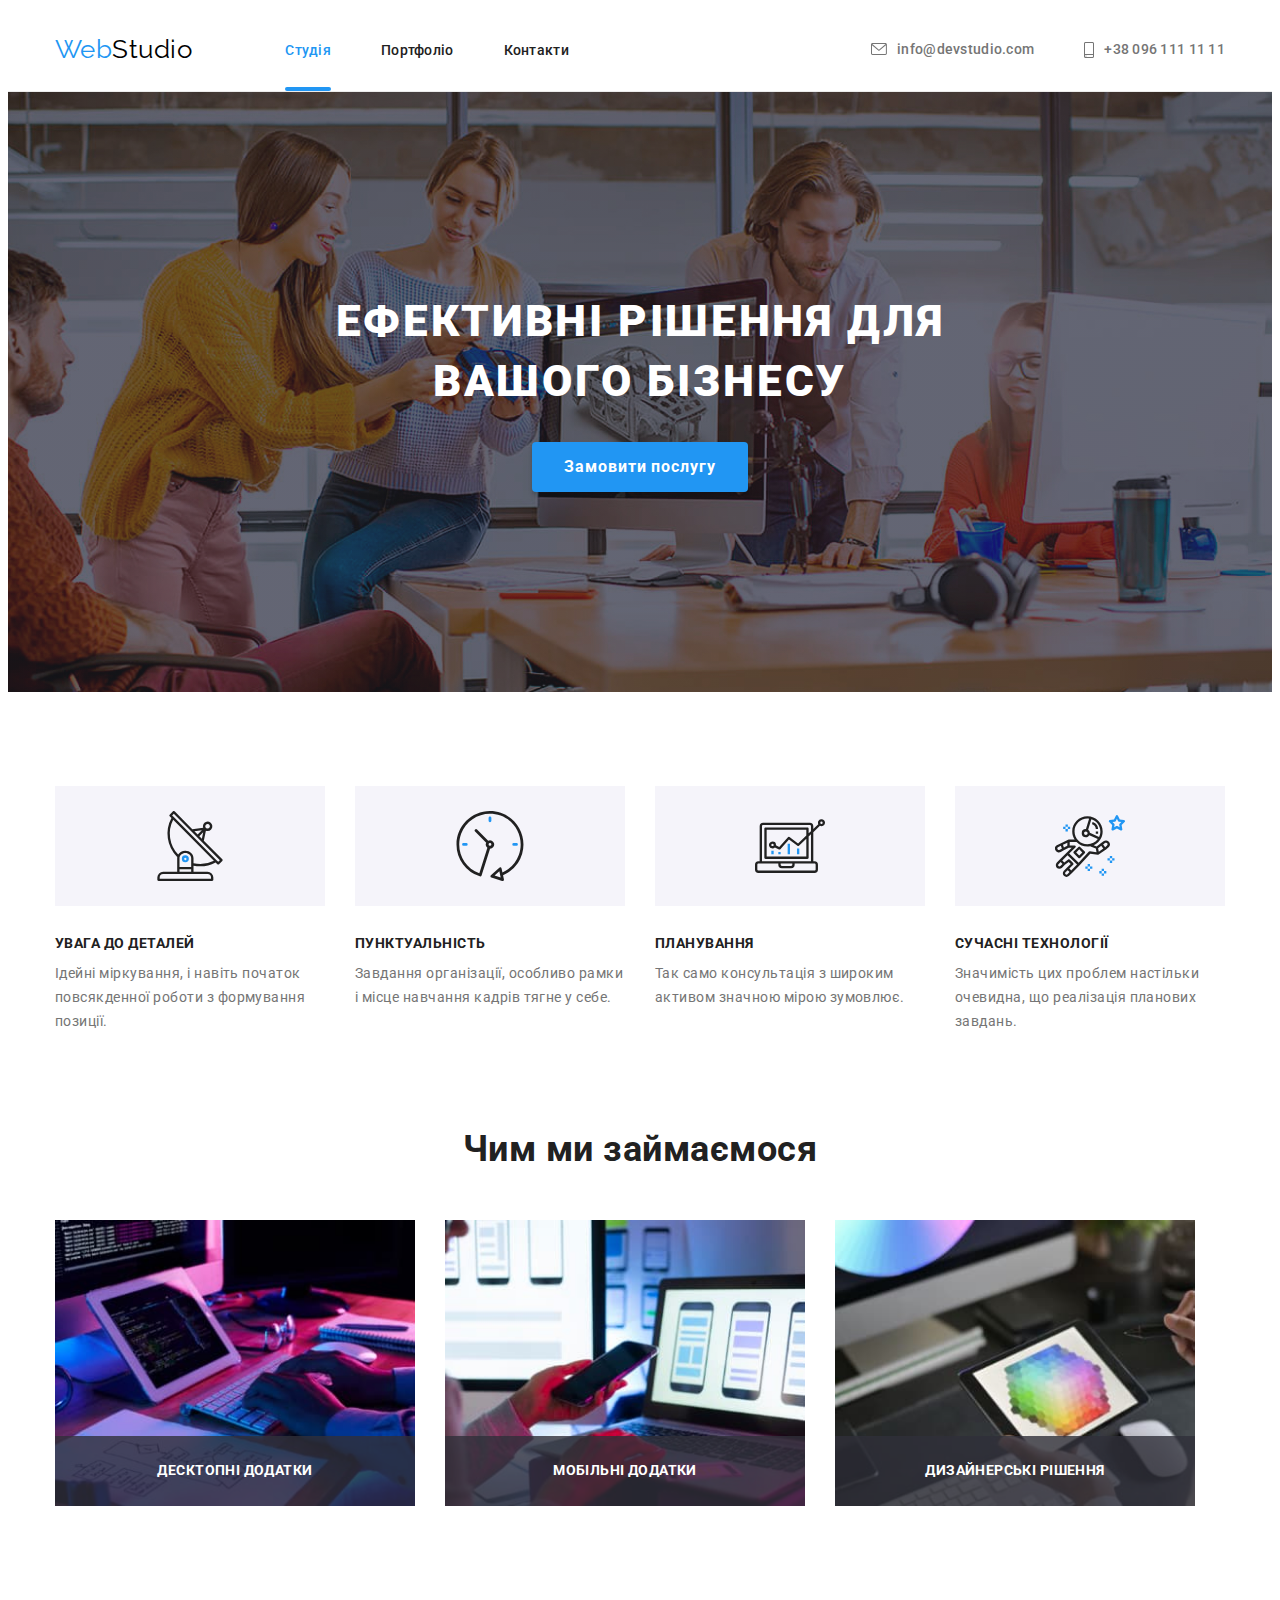
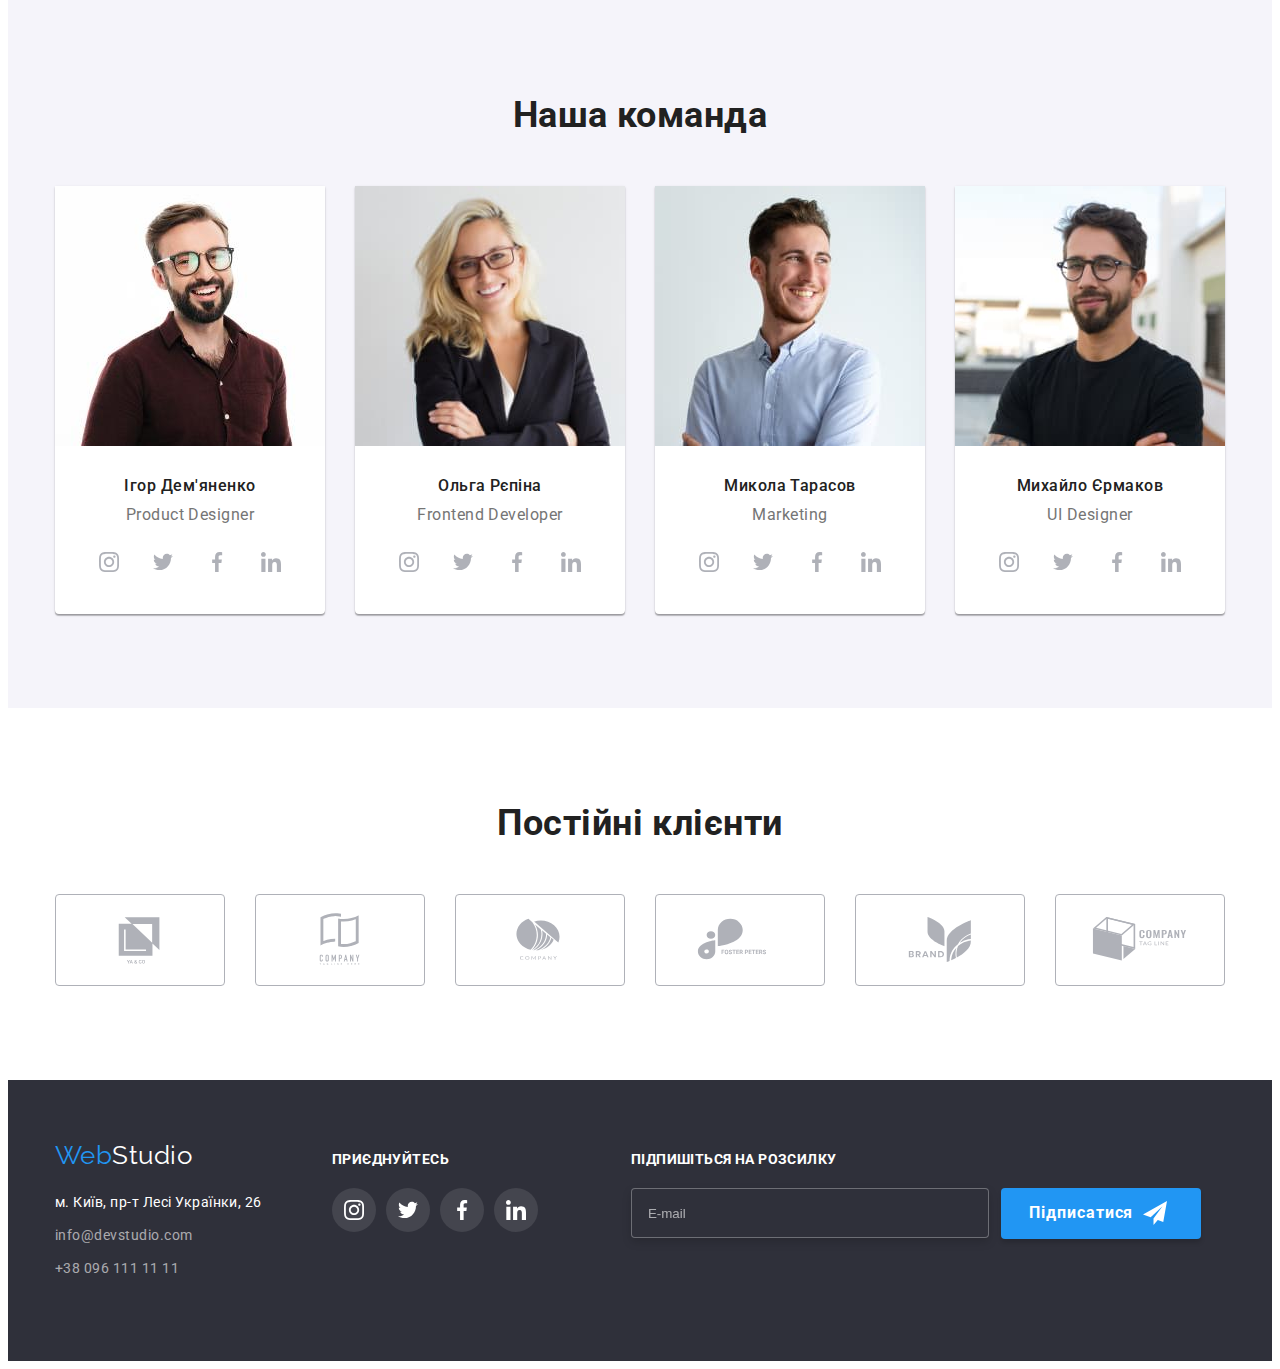
==== index.html @ 501cd922 "new" ====
<!DOCTYPE html>
<html lang="en">
  <head>
    <meta charset="UTF-8" />
    <meta http-equiv="X-UA-Compatible" content="IE=edge" />
    <meta name="viewport" content="width=device-width, initial-scale=1.0" />
    <title>WebStudio</title>
    <link rel="preconnect" href="https://fonts.googleapis.com" />
    <link rel="preconnect" href="https://fonts.gstatic.com" crossorigin />
    <link
      href="https://fonts.googleapis.com/css2?family=Raleway:wght@700&family=Roboto:wght@400;500;700;900&display=swap"
      rel="stylesheet"
    />
    <link
      rel="stylesheet"
      href="https://cdnjs.cloudflare.com/ajax/libs/modern-normalize/1.1.0/modern-normalize.min.css"
      integrity="sha512-wpPYUAdjBVSE4KJnH1VR1HeZfpl1ub8YT/NKx4PuQ5NmX2tKuGu6U/JRp5y+Y8XG2tV+wKQpNHVUX03MfMFn9Q=="
      crossorigin="anonymous"
      referrerpolicy="no-referrer"
    />
    <link rel="stylesheet" href="./css/styles.css" />
  </head>

  <body>
    <!-- Капелюх -->
    <header class="header">
      <div class="header__conteiner container">
        <a href="index.html" class="header__logo"
          ><span class="header__logo-accent">Web</span>Studio</a
        >
        <nav class="navigation">
          <ul class="navigation__list list">
            <li class="navigation__item">
              <a
                href="index.html"
                class="navigation__link navigation__link--current"
                >Студія</a
              >
            </li>
            <li class="navigation__item">
              <a href="./portfolio.html" class="navigation__link">Портфоліо</a>
            </li>
            <li class="navigation__item">
              <a href="" class="navigation__link">Контакти</a>
            </li>
          </ul>
        </nav>
        <ul class="contact__list list">
          <li class="contact__item">
            <a href="adress__link:info@devstudio.com" class="contact__link">
              <svg class="contact-icon" width="16" height="12">
                <use href="./images/icon/icons.svg#icon-envelope"></use>
              </svg>
              info@devstudio.com</a
            >
          </li>
          <li class="contact__item">
            <a href="adress__link:+380961111111" class="contact__link">
              <svg class="contact-icon" width="10" height="16">
                <use href="./images/icon/icons.svg#icon-smartphone"></use>
              </svg>
              +38 096 111 11 11</a
            >
          </li>
        </ul>
      </div>
    </header>
    <main>
      <!-- Герой -->
      <section class="hero section">
        <div class="container">
          <h1 class="hero__title">Ефективні рішення для вашого бізнесу</h1>
          <button type="button" class="button" data-modal-open>
            Замовити послугу
          </button>
        </div>
      </section>
      <!-- Переваги -->
      <section class="benefits section">
        <div class="container">
          <h2 class="benefits__caption visually-hidden"></h2>
          <ul class="benefits__list list">
            <li class="benefits__item">
              <h3 class="benefits__title">УВАГА ДО ДЕТАЛЕЙ</h3>
              <p class="benefits__text">
                Ідейні міркування, і навіть початок повсякденної роботи з
                формування позиції.
              </p>
            </li>
            <li class="benefits__item">
              <h3 class="benefits__title">ПУНКТУАЛЬНІСТЬ</h3>
              <p class="benefits__text">
                Завдання організації, особливо рамки і місце навчання кадрів
                тягне у себе.
              </p>
            </li>
            <li class="benefits__item">
              <h3 class="benefits__title">ПЛАНУВАННЯ</h3>
              <p class="benefits__text">
                Так само консультація з широким активом значною мірою зумовлює.
              </p>
            </li>
            <li class="benefits__item">
              <h3 class="benefits__title">СУЧАСНІ ТЕХНОЛОГІЇ</h3>
              <p class="benefits__text">
                Значимість цих проблем настільки очевидна, що реалізація
                планових завдань.
              </p>
            </li>
          </ul>
        </div>
      </section>
      <!-- Чим ми займаємося -->
      <section class="work no-padding">
        <div class="container">
          <h2 class="work__title">Чим ми займаємося</h2>
          <ul class="work__list list">
            <li class="work__item">
              <img src="./images/working/img.jpg" alt="Кодимо" width="370" />
              <div class="work__list--overlay">
                <p class="work__caption">Десктопні додатки</p>
              </div>
            </li>
            <li class="work__item">
              <img
                src="./images/working/img1.jpg"
                alt="Кодимо багато"
                width="370"
              />
              <div class="work__list--overlay">
                <p class="work__caption">Мобільні додатки</p>
              </div>
            </li>
            <li class="work__item">
              <img
                src="./images/working/img2.jpg"
                alt="Кодимо гарно"
                width="370"
              />
              <div class="work__list--overlay">
                <p class="work__caption">Дизайнерські рішення</p>
              </div>
            </li>
          </ul>
        </div>
      </section>
      <!-- Наша команда -->
      <section class="team section">
        <div class="container">
          <h2 class="team__title">Наша команда</h2>
          <ul class="team__list list">
            <li class="team__item">
              <img
                src="./images/team/img.jpg"
                alt="Product Designer"
                class="team__image"
                width="270"
              />
              <h3 class="team__name">Ігор Дем'яненко</h3>
              <p class="team__work">Product Designer</p>
              <ul class="social__list list">
                <li class="social__item">
                  <a
                    href=""
                    target="_blank"
                    rel="noreferrer noopener"
                    class="social__link"
                  >
                    <svg class="social__icon" width="20" height="20">
                      <use href="./images/icon/icons.svg#icon-instagram"></use>
                    </svg>
                  </a>
                </li>
                <li class="social__item">
                  <a
                    href=""
                    target="_blank"
                    rel="noreferrer noopener"
                    class="social__link"
                  >
                    <svg class="social__icon" width="20" height="20">
                      <use href="./images/icon/icons.svg#icon-twitter"></use>
                    </svg>
                  </a>
                </li>
                <li class="social__item">
                  <a
                    href=""
                    target="_blank"
                    rel="noreferrer noopener"
                    class="social__link"
                  >
                    <svg class="social__icon" width="20" height="20">
                      <use href="./images/icon/icons.svg#icon-facebook"></use>
                    </svg>
                  </a>
                </li>
                <li class="social__item">
                  <a
                    href=""
                    target="_blank"
                    rel="noreferrer noopener"
                    class="social__link"
                  >
                    <svg class="social__icon" width="20" height="20">
                      <use href="./images/icon/icons.svg#icon-linkedin"></use>
                    </svg>
                  </a>
                </li>
              </ul>
            </li>
            <li class="team__item">
              <div>
                <img
                  src="./images/team/img1.jpg"
                  alt="Frontend Developer"
                  class="team__image"
                  width="270"
                />
                <h3 class="team__name">Ольга Рєпіна</h3>
                <p class="team__work">Frontend Developer</p>
                <ul class="social__list list">
                  <li class="social__item">
                    <a
                      href=""
                      target="_blank"
                      rel="noreferrer noopener"
                      class="social__link"
                    >
                      <svg class="social__icon" width="20" height="20">
                        <use
                          href="./images/icon/icons.svg#icon-instagram"
                        ></use>
                      </svg>
                    </a>
                  </li>
                  <li class="social__item">
                    <a
                      href=""
                      target="_blank"
                      rel="noreferrer noopener"
                      class="social__link"
                    >
                      <svg class="social__icon" width="20" height="20">
                        <use href="./images/icon/icons.svg#icon-twitter"></use>
                      </svg>
                    </a>
                  </li>
                  <li class="social__item">
                    <a
                      href=""
                      target="_blank"
                      rel="noreferrer noopener"
                      class="social__link"
                    >
                      <svg class="social__icon" width="20" height="20">
                        <use href="./images/icon/icons.svg#icon-facebook"></use>
                      </svg>
                    </a>
                  </li>
                  <li class="social__item">
                    <a
                      href=""
                      target="_blank"
                      rel="noreferrer noopener"
                      class="social__link"
                    >
                      <svg class="social__icon" width="20" height="20">
                        <use href="./images/icon/icons.svg#icon-linkedin"></use>
                      </svg>
                    </a>
                  </li>
                </ul>
              </div>
            </li>
            <li class="team__item">
              <img
                src="./images/team/img2.jpg"
                alt="Marketing"
                class="team__image"
                width="270"
              />
              <h3 class="team__name">Микола Тарасов</h3>
              <p class="team__work">Marketing</p>
              <ul class="social__list list">
                <li class="social__item">
                  <a
                    href=""
                    target="_blank"
                    rel="noreferrer noopener"
                    class="social__link"
                  >
                    <svg class="social__icon" width="20" height="20">
                      <use href="./images/icon/icons.svg#icon-instagram"></use>
                    </svg>
                  </a>
                </li>
                <li class="social__item">
                  <a
                    href=""
                    target="_blank"
                    rel="noreferrer noopener"
                    class="social__link"
                  >
                    <svg class="social__icon" width="20" height="20">
                      <use href="./images/icon/icons.svg#icon-twitter"></use>
                    </svg>
                  </a>
                </li>
                <li class="social__item">
                  <a
                    href=""
                    target="_blank"
                    rel="noreferrer noopener"
                    class="social__link"
                  >
                    <svg class="social__icon" width="20" height="20">
                      <use href="./images/icon/icons.svg#icon-facebook"></use>
                    </svg>
                  </a>
                </li>
                <li class="social__item">
                  <a
                    href=""
                    target="_blank"
                    rel="noreferrer noopener"
                    class="social__link"
                  >
                    <svg class="social__icon" width="20" height="20">
                      <use href="./images/icon/icons.svg#icon-linkedin"></use>
                    </svg>
                  </a>
                </li>
              </ul>
            </li>
            <li class="team__item">
              <img
                src="./images/team/img3.jpg"
                alt="UI Designer"
                class="team__image"
                width="270"
              />
              <h3 class="team__name">Михайло Єрмаков</h3>
              <p class="team__work">UI Designer</p>
              <ul class="social__list list">
                <li class="social__item">
                  <a
                    href=""
                    target="_blank"
                    rel="noreferrer noopener"
                    class="social__link"
                  >
                    <svg class="social__icon" width="20" height="20">
                      <use href="./images/icon/icons.svg#icon-instagram"></use>
                    </svg>
                  </a>
                </li>
                <li class="social__item">
                  <a
                    href=""
                    target="_blank"
                    rel="noreferrer noopener"
                    class="social__link"
                  >
                    <svg class="social__icon" width="20" height="20">
                      <use href="./images/icon/icons.svg#icon-twitter"></use>
                    </svg>
                  </a>
                </li>
                <li class="social__item">
                  <a
                    href=""
                    target="_blank"
                    rel="noreferrer noopener"
                    class="social__link"
                  >
                    <svg class="social__icon" width="20" height="20">
                      <use href="./images/icon/icons.svg#icon-facebook"></use>
                    </svg>
                  </a>
                </li>
                <li class="social__item">
                  <a
                    href=""
                    target="_blank"
                    rel="noreferrer noopener"
                    class="social__link"
                  >
                    <svg class="social__icon" width="20" height="20">
                      <use href="./images/icon/icons.svg#icon-linkedin"></use>
                    </svg>
                  </a>
                </li>
              </ul>
            </li>
          </ul>
        </div>
      </section>

      <!-- Клієнти -->

      <section class="clients section">
        <div class="container">
          <h2 class="clients__title">Постійні клієнти</h2>
          <ul class="clients__list list">
            <li class="clients__item">
              <a
                href=""
                target="_blank"
                rel="noreferrer noopener"
                class="clients__link link"
              >
                <svg class="clients__icon" width="106" height="60">
                  <use href="./images/icon/icons.svg#icon-logo"></use>
                </svg>
              </a>
            </li>
            <li class="clients__item">
              <a
                href=""
                target="_blank"
                rel="noreferrer noopener"
                class="clients__link link"
              >
                <svg class="clients__icon" width="106" height="60">
                  <use href="./images/icon/icons.svg#icon-logo1"></use>
                </svg>
              </a>
            </li>
            <li class="clients__item">
              <a
                href=""
                target="_blank"
                rel="noreferrer noopener"
                class="clients__link link"
              >
                <svg class="clients__icon" width="106" height="60">
                  <use href="./images/icon/icons.svg#icon-logo2"></use>
                </svg>
              </a>
            </li>
            <li class="clients__item">
              <a
                href=""
                target="_blank"
                rel="noreferrer noopener"
                class="clients__link link"
              >
                <svg class="clients__icon" width="106" height="60">
                  <use href="./images/icon/icons.svg#icon-logo3"></use>
                </svg>
              </a>
            </li>
            <li class="clients__item">
              <a
                href=""
                target="_blank"
                rel="noreferrer noopener"
                class="clients__link link"
              >
                <svg class="clients__icon" width="106" height="60">
                  <use href="./images/icon/icons.svg#icon-logo4"></use>
                </svg>
              </a>
            </li>
            <li class="clients__item">
              <a
                href=""
                target="_blank"
                rel="noreferrer noopener"
                class="clients__link link"
              >
                <svg class="clients__icon" width="106" height="60">
                  <use href="./images/icon/icons.svg#icon-logo5"></use>
                </svg>
              </a>
            </li>
          </ul>
        </div>
      </section>
    </main>
    <!-- футер -->
    <footer class="footer">
      <div class="footer__container">
        <div class="footer__box-left">
          <a href="index.html" class="footer__logo"
            ><span class="footer__logo-accent">Web</span>Studio</a
          >
          <address>
            <ul class="footer__contact-list list">
              <li class="footer__item">
                <a
                  href="https://www.google.com/maps/place/%D0%B1%D1%83%D0%BB%D1%8C%D0%B2%D0%B0%D1%80+%D0%9B%D0%B5%D1%81%D1%96+%D0%A3%D0%BA%D1%80%D0%B0%D1%97%D0%BD%D0%BA%D0%B8,+26,+%D0%9A%D0%B8%D1%97%D0%B2,+02000/@50.4265807,30.5383858,17z/data=!3m1!4b1!4m5!3m4!1s0x40d4cf0e033ecbe9:0x57a4dffefec77da0!8m2!3d50.4265807!4d30.5383858"
                  target="_blank"
                  rel="noopener noreferrer"
                  class="adress__link--white"
                  >м. Київ, пр-т Лесі Українки, 26</a
                >
              </li>
              <li class="footer__item">
                <a href="adress__link:info@devstudio.com" class="adress__link"
                  >info@devstudio.com</a
                >
              </li>
              <li class="footer__item">
                <a href="adress__link:+380961111111" class="adress__link"
                  >+38 096 111 11 11</a
                >
              </li>
            </ul>
          </address>
        </div>

        <div class="footer__box-midle">
          <p class="footer__midle-text">приєднуйтесь</p>
          <ul class="social__list-footer list">
            <li class="social__item-footer">
              <a
                href=""
                target="_blank"
                rel="noreferrer noopener"
                class="social__link-footer link"
              >
                <svg class="social__icon-footer" width="20" height="20">
                  <use href="./images/icon/icons.svg#icon-instagram"></use>
                </svg>
              </a>
            </li>
            <li class="social__item-footer">
              <a
                href=""
                target="_blank"
                rel="noreferrer noopener"
                class="social__link-footer link"
              >
                <svg class="social__icon-footer" width="20" height="20">
                  <use href="./images/icon/icons.svg#icon-twitter"></use>
                </svg>
              </a>
            </li>
            <li class="social__item-footer">
              <a
                href=""
                target="_blank"
                rel="noreferrer noopener"
                class="social__link-footer link"
              >
                <svg class="social__icon-footer" width="20" height="20">
                  <use href="./images/icon/icons.svg#icon-facebook"></use>
                </svg>
              </a>
            </li>
            <li class="social__item-footer">
              <a
                href=""
                target="_blank"
                rel="noreferrer noopener"
                class="social__link-footer link"
              >
                <svg class="social__icon-footer" width="20" height="20">
                  <use href="./images/icon/icons.svg#icon-linkedin"></use>
                </svg>
              </a>
            </li>
          </ul>
        </div>
        <div class="footer__box-right">
          <p class="footer__right-text">Підпишіться на розсилку</p>
          <form
            class="footer__form"
            name="footer__form"
            autocomplete="off"
            novalidate
          >
            <label class="footer__form__label visually-hidden" for="name"
              >E-mail</label
            >
            <input
              type="email"
              name="mail1"
              id="mail1"
              class="footer__form-input"
              placeholder="E-mail"
            />
            <button class="button footer__modal__btn" type="submit">
              Підписатися
              <svg class="footer__modal__icon" width="24" height="24">
                <use href="./images/icon/icons.svg#icon-icon-send"></use>
              </svg>
            </button>
          </form>
        </div>
      </div>
    </footer>
    <div class="backdrop is-hidden" data-modal>
      <div class="modal">
        <button class="btn__close" type="button" data-modal-close>
          <svg class="icon__modal" width="18" height="18">
            <use href="./images/icon/icons.svg#icon-closemodal"></use>
          </svg>
        </button>
        <form class="form" name="form-modal" autocomplete="off" novalidate>
          <p class="text">Залиште свої дані, ми вам передзвонимо</p>
          <div class="form__modal-content">
            <label class="form__label" for="name">Ім'я</label>
            <input
              type="text"
              name="name"
              id="name"
              class="form__modal-input"
            />
            <svg class="modal__icon" width="18" height="18">
              <use
                href="./images/icon/icons.svg#icon-person-black-18dp-1"
              ></use>
            </svg>
          </div>

          <div class="form__modal-content">
            <label class="form__label" for="name">Телефон</label>
            <input
              type="adress__link"
              name="adress__link"
              id="adress__link"
              class="form__modal-input"
            />
            <svg class="modal__icon" width="18" height="18">
              <use href="./images/icon/icons.svg#icon-phone-black-18dp-1"></use>
            </svg>
          </div>

          <div class="form__modal-content">
            <label class="form__label" for="name">Пошта</label>
            <input
              type="email"
              name="mail"
              id="mail"
              class="form__modal-input"
            />
            <svg class="modal__icon" width="18" height="18">
              <use href="./images/icon/icons.svg#icon-email-black-18dp-1"></use>
            </svg>
          </div>

          <div class="form__modal-content">
            <label class="form__label" for="comment">Коментар</label>
            <textarea
              class="comment"
              name="comment"
              id="comment"
              rows="5"
              placeholder="Введіть текст"
            ></textarea>
          </div>
          <div class="form__modal-check">
            <label class="check__label" for="check">
              <input
                class="form__checkbox"
                type="checkbox"
                name="check"
                id="check"
              />
              <span class="icon-check"></span>
              Погоджуюся з розсилкою та приймаю
              <a class="check-link" href="#">Умови договору</a>
            </label>
          </div>
          <button class="button modal__btn" type="submit">Відправити</button>
        </form>
      </div>
    </div>
    <script src="./modal.js"></script>
  </body>
</html>
---- css/styles.css ----
:root {
  --primary-text-color: #757575;
  --secondary-text-color: #212121;
  --accent-color: #2196f3;
  --accent-color-2: #188ce8;
  --primary-bg-color: #ffffff;
  --text-color-1: #ffffff;
  --text-color-2: #000000;
  --background-color1: #2f303a;
  --text-color-rgba: rgba(255, 255, 255, 0.6);
  --background-color2: #f5f4fa;
  --box-shadow-color: rgba(0, 0, 0, 0.15);
  --box-shadov-color1: 0px 3px 1px rgba(0, 0, 0, 0.1),
    0px 1px 2px rgba(0, 0, 0, 0.08), 0px 2px 2px rgba(0, 0, 0, 0.12);
  --border-color: #eeeeee;
  --icon-grey-color: #afb1b8;
  --overlay-work-color: rgba(47, 48, 58, 0.8);
  --box-shadov-mix__list: 0px 1px 1px rgba(0, 0, 0, 0.12),
    0px 4px 4px rgba(0, 0, 0, 0.06), 1px 4px 6px rgba(0, 0, 0, 0.16);
  --timing-function: cubic-bezier(0.4, 0, 0.2, 1);
  --overlay-backgroubd-color: rgba(33, 150, 243, 0.9);
}
html {
  box-sizing: border-box;
}
*,
*::before,
*::after {
  box-sizing: inherit;
}
/* main */
h1,
h2,
h3,
h4,
h5,
h6,
p {
  margin-top: 0;
  margin-bottom: 0;
}
.visually-hidden {
  position: absolute;
  white-space: nowrap;
  width: 1px;
  height: 1px;
  overflow: hidden;
  border: 0;
  padding: 0;
  clip: rect(0 0 0 0);
  clip-path: inset(50%);
  margin: -1px;
}

img {
  max-width: 100%;
  display: block;
  height: auto;
}
.container {
  margin-left: auto;
  margin-right: auto;
  max-width: 1200px;
  padding-left: 15px;
  padding-right: 15px;
}
.no-padding {
  padding-bottom: 94px;
  padding-top: 0;
}
body {
  background-color: var(--primary-bg-color);
  color: var(--primary-text-color);
  font-family: Roboto, sans-serif;
  letter-spacing: 0.03em;
}

.section {
  padding-bottom: 94px;
  padding-top: 94px;
}

/* header */
.list {
  padding: 0;
  margin: 0;
  list-style: none;
}
.header {
  background-color: var(--text-color-1);
  border-bottom: 1px solid #ececec;
}
.header__conteiner {
  display: flex;
  align-items: center;
}
.contact__list {
  align-items: center;
  display: flex;
  flex-wrap: nowrap;
  margin-left: auto;
}
.contact__item + .contact__item {
  margin-left: 50px;
}
.contact-icon {
  margin-bottom: 0;
  margin-right: 10px;
  fill: currentColor;
  padding: 0;
}
.contact__link {
  display: flex;
  align-items: center;
}
.contact__item {
  transition: fill 250ms var(--timing-function),
    stroke 250ms var(--timing-function);
}
.contact__link {
  color: var(--primary-text-color);
  font-weight: 500;
  font-size: 14px;
  line-height: 1.14;
  letter-spacing: 0.02em;
  text-decoration: none;
  font-style: normal;
  transition: color 250ms var(--timing-function);
}
.contact__link:hover,
.contact__link:focus {
  color: var(--accent-color);
}

/* Navigation */

.navigation__item {
  display: block;
  padding-top: 32px;
  padding-bottom: 32px;
}
.navigation__item:not(:last-child) {
  margin-right: 50px;
}
.navigation__link {
  color: var(--secondary-text-color);
  font-weight: 500;
  font-size: 14px;
  line-height: 1.14;
  letter-spacing: 0.02em;
  text-decoration: none;
  transition: color 250ms var(--timing-function);
}
.navigation {
  display: flex;
  align-items: center;
}
.navigation__link--current {
  color: var(--accent-color);
  position: relative;
}
.navigation__list {
  display: flex;
}
.navigation__link {
  padding-top: 32px;
  padding-bottom: 32px;
}
.navigation__link--current:after {
  position: absolute;
  bottom: -1px;
  left: 0;
  content: "";
  background-color: var(--accent-color);
  height: 4px;
  width: 100%;
  border-radius: 2px;
  margin: 0%;
  transition: background-color 250ms var(--timing-function),
    color 250ms var(--timing-function);
}
.navigation__link:hover,
.navigation__link:focus {
  color: var(--accent-color);
  position: relative;
}
.header__logo {
  color: var(--text-color-2);
  font-family: Raleway, sans-serif;
  font-size: 26px;
  line-height: 1.2;
  text-decoration: none;
  margin-right: 93px;
}
.header__logo-accent {
  color: var(--accent-color);
  font-family: Raleway, sans-serif;
}
/* Герой */
.hero {
  padding-top: 200px;
  padding-bottom: 200px;
  max-width: 1600px;
  height: 600px;
  margin-left: auto;
  margin-right: auto;
  background: linear-gradient(
      to right,
      rgba(47, 48, 58, 0.4),
      rgba(47, 48, 58, 0.4)
    ),
    url(../images/hero/Img.jpg);
  background-repeat: no-repeat;
  background-position: center;
  background-size: cover;
}
.hero__title {
  color: var(--text-color-1);
  font-weight: 900;
  font-size: 44px;
  line-height: 1.36;
  text-align: center;
  letter-spacing: 0.06em;
  text-transform: uppercase;
  margin-top: 0;
  margin: 0 auto 30px;
  width: 696px;
}
.button {
  font-family: inherit;
}
.button {
  color: var(--text-color-1);
  background: var(--accent-color);
  font-weight: 700;
  font-size: 16px;
  line-height: 1.9;
  box-shadow: 0px 4px 4px var(--box-shadow-color);
  border-radius: 4px;
  border: none;
  padding: 10px 32px 10px 32px;
  letter-spacing: 0.06em;
  margin: 0 auto;
  display: flex;
  text-decoration: none;
  cursor: pointer;
  transition: color 250ms var(--timing-function),
    background-color 250ms var(--timing-function);
}
.button:hover,
.button:focus {
  background-color: var(--accent-color-2);
}

/* section-benefits */
.benefits__text {
  font-weight: 400;
  font-size: 14px;
  line-height: 1.71;
}
.benefits__title {
  font-weight: 700;
  font-size: 14px;
  line-height: 1.14;
  text-transform: uppercase;
  color: var(--secondary-text-color);
  margin-bottom: 10px;
}
.benefits__item::before {
  display: block;
  content: "";
  height: 120px;
  background-repeat: no-repeat;
  background-position: center;
  background-color: var(--background-color2);
  margin-bottom: 30px;
}
.benefits__item:nth-child(1)::before {
  background-image: url(../images/icon/antenna1.svg);
}
.benefits__item:nth-child(2)::before {
  background-image: url(../images/icon/clock1.svg);
}
.benefits__item:nth-child(3)::before {
  background-image: url(../images/icon/diagram1.svg);
}
.benefits__item:nth-child(4)::before {
  background-image: url(../images/icon/astronaut1.svg);
}
.benefits__item:not(last-child) {
  margin-right: 30px;
}
.benefits__list {
  display: flex;
  flex-wrap: nowrap;
}
.benefits__item {
  min-width: 270px;
}

/* section-work <!-- Чим ми займаємося --> */
.work__title {
  font-weight: 700;
  font-size: 36px;
  line-height: 1.17;
  text-align: center;
  margin-bottom: 50px;
  color: var(--secondary-text-color);
}
.work__list {
  display: flex;
}
.work__item:not(last-child) {
  margin-right: 30px;
}
.work__item {
  position: relative;
}
.work__list--overlay {
  display: flex;
  text-align: center;
  justify-content: center;
  position: absolute;
  bottom: 0;
  left: 0;
  width: 100%;
  height: 70px;
  background-color: var(--overlay-work-color);
}
.work__caption {
  position: absolute;
  padding-top: 27px;
  padding-bottom: 27px;
  font-weight: 700;
  font-size: 14px;
  line-height: 1.14;
  letter-spacing: 0.03em;
  text-transform: uppercase;
  color: var(--primary-bg-color);
}

/* section-team */

.team {
  background-color: var(--background-color2);
}
.team__title {
  font-weight: 700;
  font-size: 36px;
  line-height: 1.17;
  text-align: center;
  margin-bottom: 50px;
  color: var(--secondary-text-color);
}
.team__list {
  background-color: var(--background-color2);
  display: flex;
}
.team__item {
  padding-bottom: 30px;
  background-color: var(--text-color-1);
  box-shadow: 0px 1px 3px rgba(0, 0, 0, 0.12), 0px 1px 1px rgba(0, 0, 0, 0.14),
    0px 2px 1px rgba(0, 0, 0, 0.2);
  border-radius: 0px 0px 4px 4px;
}
.team__item:not(:last-child) {
  margin-right: 30px;
}
.team__name {
  margin-bottom: 10px;
  font-weight: 500;
  font-size: 16px;
  line-height: 1.19;
  text-align: center;
  color: var(--secondary-text-color);
}
.team__work {
  font-weight: 400;
  font-size: 16px;
  line-height: 1.19;
  text-align: center;
  margin-bottom: 16px;
}
.team__image {
  margin-bottom: 30px;
}
.social__list {
  display: flex;
  justify-content: center;
}
.social__link {
  display: flex;
  align-items: center;
  justify-content: center;
  width: 44px;
  height: 44px;
  border-radius: 50%;
  fill: var(--icon-grey-color);
  transition: fill 250ms var(--timing-function),
    background-color 250ms var(--timing-function);
}
.social__list .social__item:not(:nth-child(4n)) {
  margin-right: 10px;
}
.social__link:hover,
.social__link:focus {
  background-color: var(--accent-color);
  fill: var(--primary-bg-color);
}

/* клієнти */
.clients__title {
  font-weight: 700;
  font-size: 36px;
  line-height: 1.17;
  text-align: center;
  margin-bottom: 50px;
  color: var(--secondary-text-color);
}
.clients__list {
  display: flex;
}
.clients__link {
  display: flex;
  align-items: center;
  justify-content: center;
  width: 170px;
  height: 92px;
  border-radius: 4px;
  border: 1px solid #afb1b8;
  fill: var(--icon-grey-color);
  transition: fill 250ms var(--timing-function),
    background-color 250ms var(--timing-function);
}
.clients__link:not(:nth-child(6n)) {
  margin-right: 30px;
}
.clients__link:hover,
.clients__link:focus {
  border: 1px solid var(--accent-color);
  fill: var(--accent-color);
}

/* footer */

.footer {
  background-color: var(--background-color1);
  padding-top: 60px;
  padding-bottom: 60px;
}
.footer__container {
  display: flex;
  align-items: baseline;
  margin-left: auto;
  margin-right: auto;
  max-width: 1200px;
  padding-left: 15px;
  padding-right: 15px;
}
.footer__box-left {
  margin-bottom: 20px;
  display: inline-block;
}
.footer__logo {
  color: var(--text-color-1);
  font-family: Raleway, sans-serif;
  font-size: 26px;
  line-height: 1.2;
  text-decoration: none;
  margin-bottom: 20px;
  display: inline-block;
}
.footer__logo-accent {
  color: var(--accent-color);
  font-family: Raleway, sans-serif;
}
.footer__item:not(:last-child) {
  margin-bottom: 9px;
}
.adress__link--white {
  font-style: normal;
  font-weight: 400;
  font-size: 14px;
  line-height: 1.71;
  text-decoration: none;
  margin-bottom: 9px;
  transition: color 250ms var(--timing-function);
  color: var(--text-color-1);
}
.adress__link--white:hover,
.adress__link--white:focus {
  color: var(--accent-color);
}
.adress__link {
  color: var(--text-color-rgba);
  font-style: normal;
  font-weight: 400;
  font-size: 14px;
  line-height: 1.71;
  text-decoration: none;
  transition: color 250ms var(--timing-function);
}
.adress__link:hover,
.adress__link:focus {
  color: var(--accent-color);
}

/* центральний футер контейнер */

.footer__box-midle {
  margin-left: 70px;
}
.footer__midle-text {
  font-weight: 700;
  font-size: 14px;
  line-height: 1.14;
  letter-spacing: 0.03em;
  text-transform: uppercase;
  margin-bottom: 20px;

  color: var(--primary-bg-color);
}

.social__list-footer {
  display: flex;
  justify-content: center;
}
.social__link-footer {
  display: flex;
  align-items: center;
  justify-content: center;
  width: 44px;
  height: 44px;
  border-radius: 50%;
  background-color: rgba(255, 255, 255, 0.1);
  fill: var(--primary-bg-color);
  transition: background-color 250ms var(--timing-function),
    fill 250ms var(--timing-function);
}

.social__item-footer:not(:nth-child(4n)) {
  margin-right: 10px;
}
.social__link-footer:hover,
.social__link-footer:focus {
  background-color: var(--accent-color);
  fill: var(--primary-bg-color);
}

/* footer Підписка */
.footer__box-right {
  margin-left: 93px;
}
.footer__right-text {
  font-weight: 700;
  font-size: 14px;
  line-height: 1.14;
  letter-spacing: 0.03em;
  text-transform: uppercase;
  color: var(--primary-bg-color);
  margin-bottom: 20px;
}
.footer__form {
  display: flex;
}

.footer__form-input {
  width: 358px;
  height: 50px;
  border: 1px solid rgba(255, 255, 255, 0.3);
  filter: drop-shadow(0px 4px 4px rgba(0, 0, 0, 0.15));
  border-radius: 4px;
  background-color: #2f303a;
  padding: 15px 16px;
  color: rgba(255, 255, 255, 0.6);
}
.footer__modal__btn {
  margin-left: 12px;
  padding: 10px 28px;
  min-width: 200px;
  align-items: center;
}
.footer__form-input::placeholder {
  color: rgba(255, 255, 255, 0.6);
}
.footer__modal__icon {
  margin-left: 10px;
}

/* PORTFOLIO */
/* main */

.main__portfolio {
  background-color: var(--primary-bg-color);
}
.portfolio {
  background-color: var(--text-color-1);
  padding-top: 94px;
}
.mix__caption {
  color: var(--secondary-text-color);
  font-weight: 700;
  font-size: 18px;
  line-height: 2;
  letter-spacing: 0.06em;
  margin-bottom: 4px;
}
.mix__text {
  color: var(--primary-text-color);
  font-weight: 400;
  font-size: 16px;
  line-height: 1.87;
}
/* кнопки */
.button__type {
  color: var(--secondary-text-color);
  background-color: var(--button-background-color);
  cursor: pointer;
  font-weight: 500;
  font-size: 16px;
  line-height: 1.6;
  box-shadow: 0px 3px 1px var(--box-shadov-color1);
  border-radius: 4px;
  padding: 6px 22px;
  text-align: center;
  border: none;
  text-decoration: none;
  background: #f5f4fa;
  border-radius: 4px;
  transition: color 250ms var(--timing-function),
    background-color 250ms var(--timing-function),
    box-shadow 250ms var(--timing-function);
}
.button__type:hover,
.button__type:focus {
  color: var(--text-color-1);
  background-color: var(--accent-color);
}
.everyone {
  padding: 6px 25px;
}
/* section-button */
.button__list {
  display: flex;
  flex-wrap: wrap;
  justify-content: center;
  margin-bottom: 50px;
}
.button__list-item:not(:last-child) {
  margin-right: 8px;
}
/* section-mix__list */
.mix__list {
  display: flex;
  flex-wrap: wrap;
  gap: 30px;
}
.mix__list-item {
  width: 370px;
  background: var(--text-color-1);
  transition: box-shadow 250ms var(--timing-function);
}
.mix__list-item:nth-last-child(-n + 3) {
  margin-bottom: 0;
}
.mix__list-item:hover,
.mix__list-item:focus {
  box-shadow: var(--box-shadov-mix__list);
}
.item-list {
  padding: 20px 24px;
  border: 1px solid var(--border-color);
  border-top: none;
}
.mix__list-link {
  text-decoration: underline transparent;
}
.mix__list-face {
  position: relative;
  overflow: hidden;
}
.mix__list-item:hover .mix__overlay {
  transform: translateY(0);
  opacity: 1;
}
.mix__overlay {
  position: absolute;
  opacity: 0;
  top: 0;
  left: 0;
  width: 100%;
  height: 100%;
  background-color: var(--overlay-backgroubd-color);
  transform: translateY(100%);
  transition: transform 250ms var(--timing-function),
    opacity 250ms var(--timing-function);
}
.mix__overlay-text {
  position: absolute;
  top: 63px;
  bottom: 63px;
  left: 24px;
  right: 24px;
  font-size: 18px;
  line-height: 1.56;
  letter-spacing: 0.03em;
  color: var(--primary-bg-color);
}

/* modal */

.backdrop {
  position: fixed;
  top: 0;
  left: 0;
  width: 100%;
  height: 100%;
  background-color: rgba(0, 0, 0, 0.2);
  opacity: 1;
}
.backdrop.is-hidden {
  opacity: 0;
  pointer-events: none;
}
.backdrop.is-hidden .modal {
  transform: translate(-50%, -50%);
}
.modal {
  width: 528px;
  height: 581px;
  background-color: var(--primary-bg-color);
  position: absolute;
  top: 50%;
  left: 50%;
  transform: translate(-50%, -50%);
  padding: 40px;
}
.btn__close {
  position: absolute;
  top: 8px;
  right: 8px;
  display: flex;
  align-items: center;
  justify-content: center;
  width: 30px;
  height: 30px;
  background-color: transparent;
  border: 1px solid rgba(0, 0, 0, 0.1);
  border-radius: 50%;
  cursor: pointer;
}
.form {
  width: 448px;
  margin-left: auto;
  margin-right: auto;
}
.form-modal {
  text-align: center;
}
.modal .text {
  font-weight: 700;
  font-size: 20px;
  line-height: 1.15;
  letter-spacing: 0.03em;
  color: var(--secondary-text-color);
  text-align: center;
  margin-bottom: 12px;
}
.icon__modal {
  transition: fill 250ms var(--timing-function);
}
.icon__modal:hover {
  fill: var(--accent-color);
}
.form__modal-content {
  position: relative;
  display: flex;
  flex-direction: column;
  margin-bottom: 10px;
}
.form__modal-input {
  width: 100%;
  height: 40px;
  border: 1px solid rgba(33, 33, 33, 0.2);
  border-radius: 4px;
  padding: 12px;
  padding-left: 42px;
  transition: border-color 250ms var(--timing-function);
}
.form__modal-input:hover,
.form__modal-input:focus {
  border-color: var(--accent-color);
  outline: none;
}
.form__modal-input:hover + .modal__icon,
.form__modal-input:focus + .modal__icon {
  fill: var(--accent-color);
}
.form__label {
  font-size: 12px;
  line-height: 1.16;

  letter-spacing: 0.01em;

  color: var(--primary-text-color);
  margin-bottom: 4px;
}
.modal__icon {
  position: absolute;
  top: 50%;
  left: 12px;
  fill: var(--secondary-text-color);
  transition: fill 250ms var(--timing-function);
}
.comment {
  height: 120px;
  border: 1px solid rgba(33, 33, 33, 0.2);
  border-radius: 4px;
  padding: 12px 16px;
  font-size: 12px;
  line-height: 1.17;
  color: var(--secondary-text-color);
  resize: none;
  margin-bottom: 10px;
  transition: border-color 250ms var(--timing-function);
}
.comment::placeholder {
  transition: color 250ms var(--timing-function);
}
.comment::placeholder {
  color: rgba(117, 117, 117, 0.5);
}
.comment:hover,
.comment:focus {
  outline: none;
  border-color: var(--accent-color);
}
.form__modal-check {
  margin-bottom: 30px;
  padding-left: 12px;
}
.check__label {
  display: flex;
  align-items: center;
  font-size: 14px;
  line-height: 1.71;
  letter-spacing: 0.03em;
  color: var(--primary-text-color);
}
.modal__btn {
  padding: 10px 52px;
}
.icon-check {
  display: inline-block;
  width: 16px;
  height: 15px;
  border-radius: 2px;
  border: 2px solid var(--secondary-text-color);
  margin-right: 7px;
}
.form__checkbox {
  -webkit-appearance: none;
  -moz-appearance: none;
  appearance: none;
  position: absolute;
}
.form__checkbox:checked + .icon-check {
  background-color: var(--accent-color);
  background-image: url("../images/icon/icon-check.svg");
  background-position: center;
  border-color: var(--accent-color);
}
.check-link {
  color: var(--accent-color);
  margin-left: 4px;
  background-size: contain;
  background-origin: border-box;
}
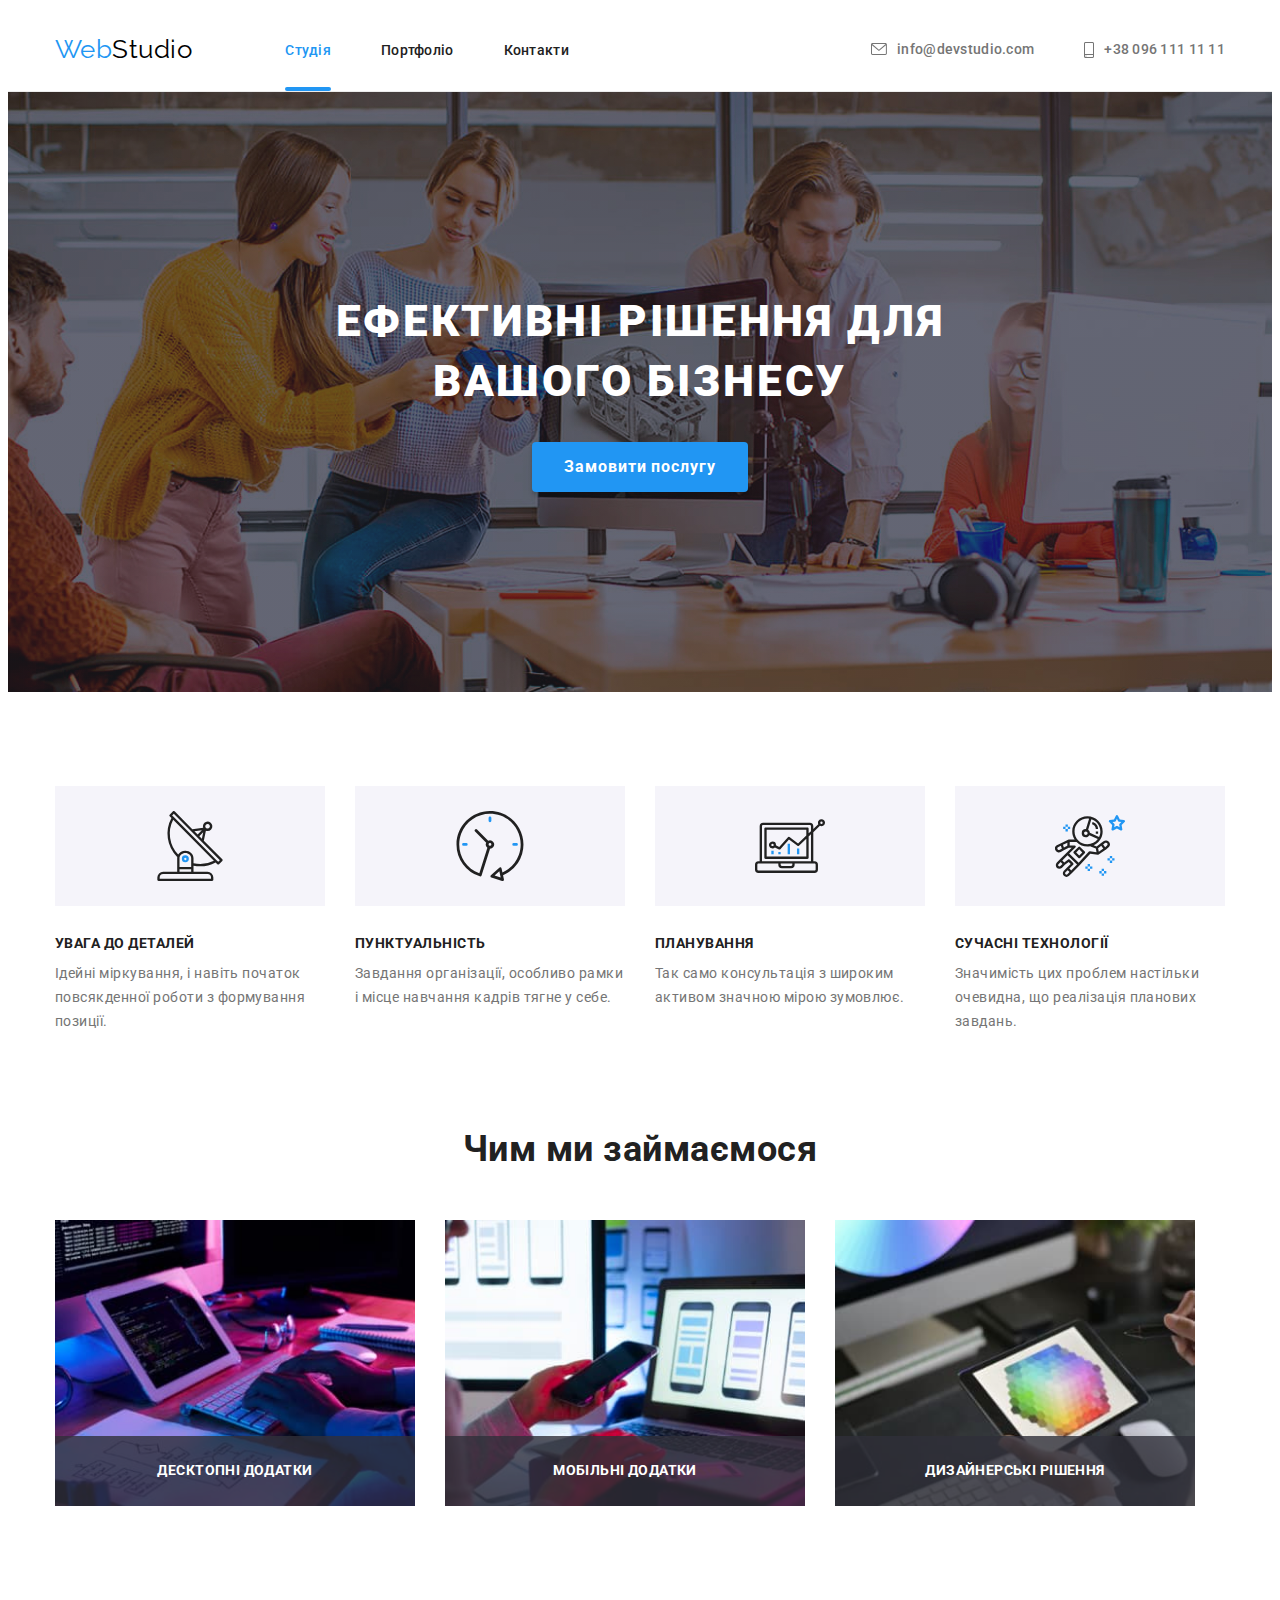
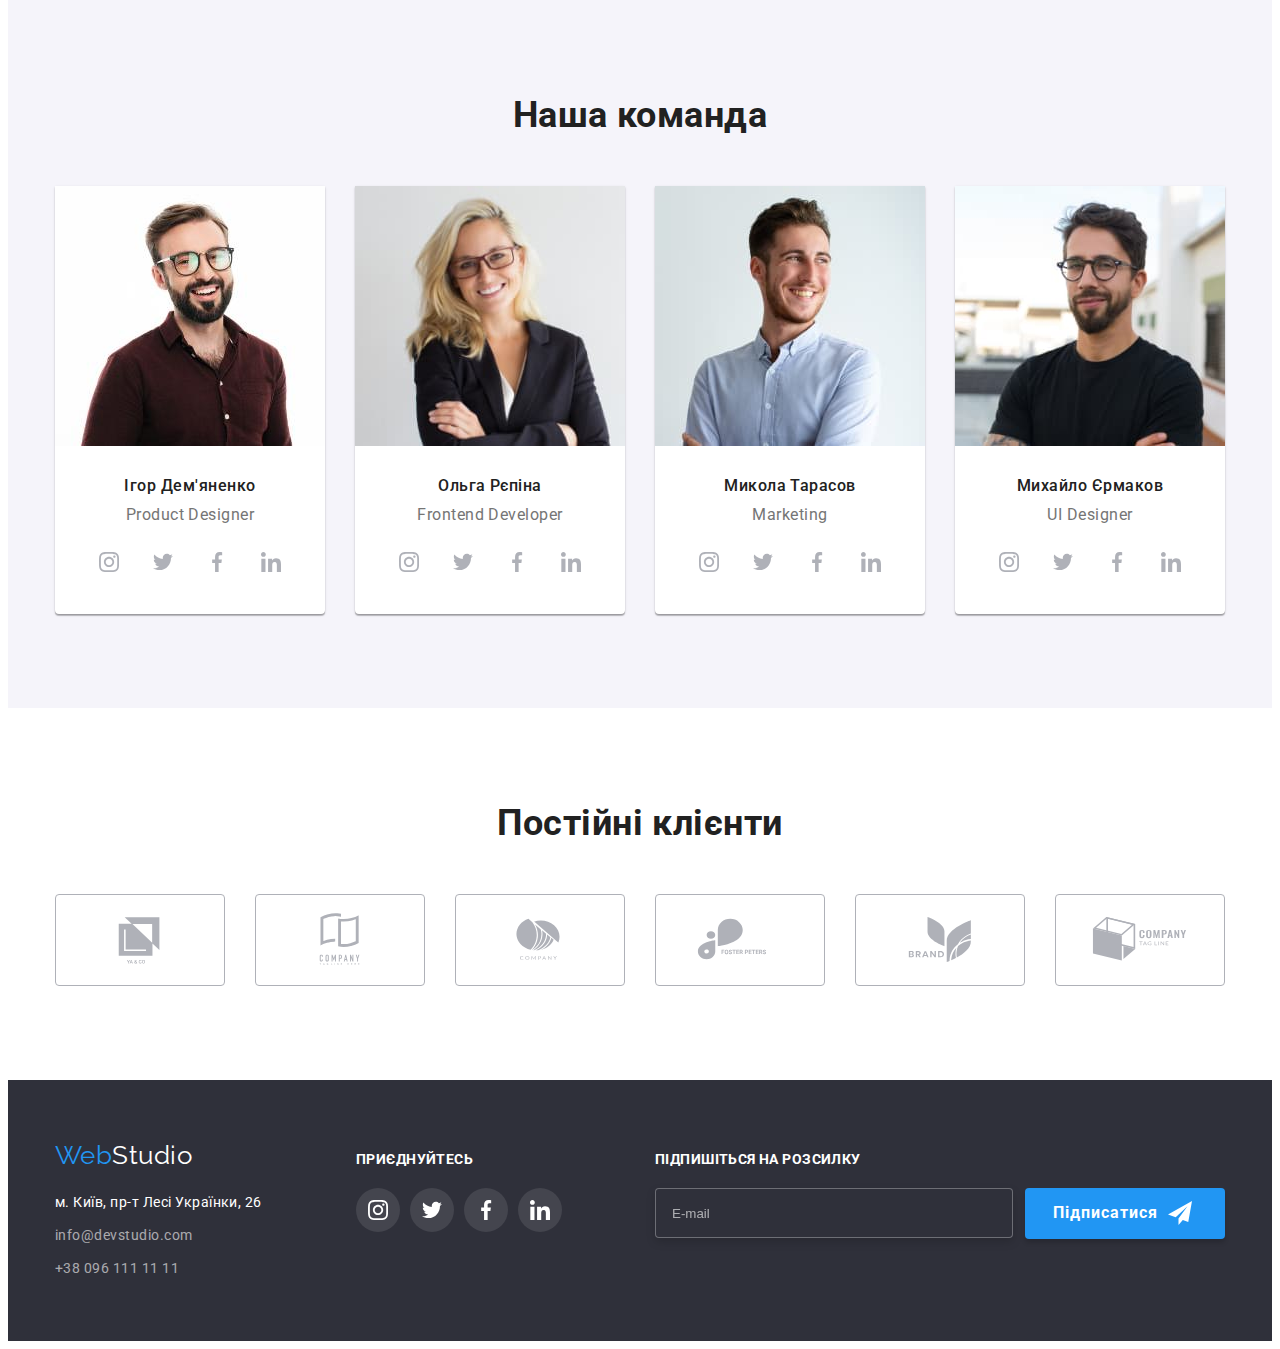
==== commit 581dcc2d: "fix scss" ====
--- a/index.html
+++ b/index.html
@@ -18,18 +18,18 @@
       crossorigin="anonymous"
       referrerpolicy="no-referrer"
     />
-    <link rel="stylesheet" href="./css/styles.css" />
+    <link rel="stylesheet" href="./css/main.min.css" />
   </head>
 
   <body>
     <!-- Капелюх -->
-    <header class="header">
-      <div class="header__conteiner container">
+    <header class="page-header">
+      <div class="page-header__conteiner container">
         <a href="index.html" class="header__logo"
           ><span class="header__logo-accent">Web</span>Studio</a
         >
         <nav class="navigation">
-          <ul class="navigation__list list">
+          <ul class="navigation__list">
             <li class="navigation__item">
               <a
                 href="index.html"
@@ -45,7 +45,7 @@
             </li>
           </ul>
         </nav>
-        <ul class="contact__list list">
+        <ul class="contact__list">
           <li class="contact__item">
             <a href="adress__link:info@devstudio.com" class="contact__link">
               <svg class="contact-icon" width="16" height="12">
@@ -67,7 +67,7 @@
     </header>
     <main>
       <!-- Герой -->
-      <section class="hero section">
+      <section class="hero">
         <div class="container">
           <h1 class="hero__title">Ефективні рішення для вашого бізнесу</h1>
           <button type="button" class="button" data-modal-open>
@@ -76,10 +76,10 @@
         </div>
       </section>
       <!-- Переваги -->
-      <section class="benefits section">
+      <section class="benefits">
         <div class="container">
           <h2 class="benefits__caption visually-hidden"></h2>
-          <ul class="benefits__list list">
+          <ul class="benefits__list">
             <li class="benefits__item">
               <h3 class="benefits__title">УВАГА ДО ДЕТАЛЕЙ</h3>
               <p class="benefits__text">
@@ -111,10 +111,10 @@
         </div>
       </section>
       <!-- Чим ми займаємося -->
-      <section class="work no-padding">
+      <section class="work">
         <div class="container">
           <h2 class="work__title">Чим ми займаємося</h2>
-          <ul class="work__list list">
+          <ul class="work__list">
             <li class="work__item">
               <img src="./images/working/img.jpg" alt="Кодимо" width="370" />
               <div class="work__list--overlay">
@@ -145,10 +145,10 @@
         </div>
       </section>
       <!-- Наша команда -->
-      <section class="team section">
+      <section class="team">
         <div class="container">
           <h2 class="team__title">Наша команда</h2>
-          <ul class="team__list list">
+          <ul class="team__list">
             <li class="team__item">
               <img
                 src="./images/team/img.jpg"
@@ -158,7 +158,7 @@
               />
               <h3 class="team__name">Ігор Дем'яненко</h3>
               <p class="team__work">Product Designer</p>
-              <ul class="social__list list">
+              <ul class="social__list">
                 <li class="social__item">
                   <a
                     href=""
@@ -219,7 +219,7 @@
                 />
                 <h3 class="team__name">Ольга Рєпіна</h3>
                 <p class="team__work">Frontend Developer</p>
-                <ul class="social__list list">
+                <ul class="social__list">
                   <li class="social__item">
                     <a
                       href=""
@@ -282,7 +282,7 @@
               />
               <h3 class="team__name">Микола Тарасов</h3>
               <p class="team__work">Marketing</p>
-              <ul class="social__list list">
+              <ul class="social__list">
                 <li class="social__item">
                   <a
                     href=""
@@ -342,7 +342,7 @@
               />
               <h3 class="team__name">Михайло Єрмаков</h3>
               <p class="team__work">UI Designer</p>
-              <ul class="social__list list">
+              <ul class="social__list">
                 <li class="social__item">
                   <a
                     href=""
@@ -399,10 +399,10 @@
 
       <!-- Клієнти -->
 
-      <section class="clients section">
+      <section class="clients">
         <div class="container">
           <h2 class="clients__title">Постійні клієнти</h2>
-          <ul class="clients__list list">
+          <ul class="clients__list">
             <li class="clients__item">
               <a
                 href=""
@@ -480,14 +480,14 @@
       </section>
     </main>
     <!-- футер -->
-    <footer class="footer">
+    <footer class="page-footer">
       <div class="footer__container">
         <div class="footer__box-left">
           <a href="index.html" class="footer__logo"
             ><span class="footer__logo-accent">Web</span>Studio</a
           >
           <address>
-            <ul class="footer__contact-list list">
+            <ul class="footer__contact-list">
               <li class="footer__item">
                 <a
                   href="https://www.google.com/maps/place/%D0%B1%D1%83%D0%BB%D1%8C%D0%B2%D0%B0%D1%80+%D0%9B%D0%B5%D1%81%D1%96+%D0%A3%D0%BA%D1%80%D0%B0%D1%97%D0%BD%D0%BA%D0%B8,+26,+%D0%9A%D0%B8%D1%97%D0%B2,+02000/@50.4265807,30.5383858,17z/data=!3m1!4b1!4m5!3m4!1s0x40d4cf0e033ecbe9:0x57a4dffefec77da0!8m2!3d50.4265807!4d30.5383858"
@@ -513,13 +513,13 @@
 
         <div class="footer__box-midle">
           <p class="footer__midle-text">приєднуйтесь</p>
-          <ul class="social__list-footer list">
+          <ul class="social__list-footer">
             <li class="social__item-footer">
               <a
                 href=""
                 target="_blank"
                 rel="noreferrer noopener"
-                class="social__link-footer link"
+                class="social__link-footer"
               >
                 <svg class="social__icon-footer" width="20" height="20">
                   <use href="./images/icon/icons.svg#icon-instagram"></use>
@@ -531,7 +531,7 @@
                 href=""
                 target="_blank"
                 rel="noreferrer noopener"
-                class="social__link-footer link"
+                class="social__link-footer"
               >
                 <svg class="social__icon-footer" width="20" height="20">
                   <use href="./images/icon/icons.svg#icon-twitter"></use>
@@ -543,7 +543,7 @@
                 href=""
                 target="_blank"
                 rel="noreferrer noopener"
-                class="social__link-footer link"
+                class="social__link-footer"
               >
                 <svg class="social__icon-footer" width="20" height="20">
                   <use href="./images/icon/icons.svg#icon-facebook"></use>
@@ -555,7 +555,7 @@
                 href=""
                 target="_blank"
                 rel="noreferrer noopener"
-                class="social__link-footer link"
+                class="social__link-footer"
               >
                 <svg class="social__icon-footer" width="20" height="20">
                   <use href="./images/icon/icons.svg#icon-linkedin"></use>
@@ -572,9 +572,7 @@
             autocomplete="off"
             novalidate
           >
-            <label class="footer__form__label visually-hidden" for="name"
-              >E-mail</label
-            >
+            <label class="footer__form-label" for="name">E-mail</label>
             <input
               type="email"
               name="mail1"
@@ -582,9 +580,9 @@
               class="footer__form-input"
               placeholder="E-mail"
             />
-            <button class="button footer__modal__btn" type="submit">
+            <button class="button footer__right-btn" type="submit">
               Підписатися
-              <svg class="footer__modal__icon" width="24" height="24">
+              <svg class="footer__modal-icon" width="24" height="24">
                 <use href="./images/icon/icons.svg#icon-icon-send"></use>
               </svg>
             </button>
--- a/css/main.min.css
+++ b/css/main.min.css
@@ -0,0 +1 @@
+:root{--primary-text-color: #757575;--secondary-text-color: #212121;--accent-color: #2196f3;--accent-color-2: #188ce8;--primary-bg-color: #ffffff;--text-color-1: #ffffff;--text-color-2: #000000;--background-color1: #2f303a;--text-color-rgba: rgba(255, 255, 255, 0.6);--background-color2: #f5f4fa;--box-shadow-color: rgba(0, 0, 0, 0.15);--box-shadov-color1: 0px 3px 1px rgba(0, 0, 0, 0.1), 0px 1px 2px rgba(0, 0, 0, 0.08), 0px 2px 2px rgba(0, 0, 0, 0.12);--border-color: #eeeeee;--icon-grey-color: #afb1b8;--overlay-work-color: rgba(47, 48, 58, 0.8);--box-shadov-mix__list: 0px 1px 1px rgba(0, 0, 0, 0.12), 0px 4px 4px rgba(0, 0, 0, 0.06), 1px 4px 6px rgba(0, 0, 0, 0.16);--timing-function: cubic-bezier(0.4, 0, 0.2, 1);--overlay-backgroubd-color: rgba(33, 150, 243, 0.9)}html{-webkit-box-sizing:border-box;box-sizing:border-box}*,*::before,*::after{-webkit-box-sizing:inherit;box-sizing:inherit}h1,h2,h3,h4,h5,h6,p{margin-top:0;margin-bottom:0}img{max-width:100%;display:block;height:auto}.container{margin-left:auto;margin-right:auto;max-width:1200px;padding-left:15px;padding-right:15px}body{background-color:var(--primary-bg-color);color:var(--primary-text-color);font-family:Roboto,sans-serif;letter-spacing:.03em}.button__list,.mix__list,.social__list-footer,.footer__contact-list,.clients__list,.social__list,.team__list,.work__list,.benefits__list,.navigation__list,.contact__list{padding:0;margin:0;list-style:none}.portfolio__title,.footer__form-label{position:absolute;white-space:nowrap;width:1px;height:1px;overflow:hidden;border:0;padding:0;clip:rect(0 0 0 0);-webkit-clip-path:inset(50%);clip-path:inset(50%);margin:-1px}.portfolio,.clients,.team,.benefits,.hero{padding-bottom:94px;padding-top:94px}.work{padding-bottom:94px;padding-top:0}.page-header{background-color:var(--text-color-1);border-bottom:1px solid #ececec}.page-header__conteiner{display:-webkit-box;display:-ms-flexbox;display:flex;-webkit-box-align:center;-ms-flex-align:center;align-items:center}.contact__list{-webkit-box-align:center;-ms-flex-align:center;align-items:center;display:-webkit-box;display:-ms-flexbox;display:flex;-ms-flex-wrap:nowrap;flex-wrap:nowrap;margin-left:auto}.contact__item+.contact__item{margin-left:50px}.contact-icon{margin-bottom:0;margin-right:10px;fill:currentColor;padding:0}.contact__link{display:-webkit-box;display:-ms-flexbox;display:flex;-webkit-box-align:center;-ms-flex-align:center;align-items:center}.contact__item{-webkit-transition:fill 250ms var(--timing-function),stroke 250ms var(--timing-function);transition:fill 250ms var(--timing-function),stroke 250ms var(--timing-function)}.contact__link{color:var(--primary-text-color);font-weight:500;font-size:14px;line-height:1.14;letter-spacing:.02em;text-decoration:none;font-style:normal;-webkit-transition:color 250ms var(--timing-function);transition:color 250ms var(--timing-function)}.contact__link:hover,.contact__link:focus{color:var(--accent-color)}.navigation__item{display:block;padding-top:32px;padding-bottom:32px}.navigation__item:not(:last-child){margin-right:50px}.navigation__link{padding-top:32px;padding-bottom:32px;color:var(--secondary-text-color);font-weight:500;font-size:14px;line-height:1.14;letter-spacing:.02em;text-decoration:none;-webkit-transition:color 250ms var(--timing-function);transition:color 250ms var(--timing-function)}.navigation__link:hover,.navigation__link:focus{color:var(--accent-color);position:relative}.navigation{display:-webkit-box;display:-ms-flexbox;display:flex;-webkit-box-align:center;-ms-flex-align:center;align-items:center}.navigation__link--current{color:var(--accent-color);position:relative}.navigation__link--current::after{position:absolute;bottom:-1px;left:0;content:"";background-color:var(--accent-color);height:4px;width:100%;border-radius:2px;margin:0%;-webkit-transition:background-color 250ms var(--timing-function),color 250ms var(--timing-function);transition:background-color 250ms var(--timing-function),color 250ms var(--timing-function)}.navigation__list{display:-webkit-box;display:-ms-flexbox;display:flex}.hero{padding-top:200px;padding-bottom:200px;max-width:1600px;height:600px;margin-left:auto;margin-right:auto;background:-webkit-gradient(linear, left top, right top, from(rgba(47, 48, 58, 0.4)), to(rgba(47, 48, 58, 0.4))),url(../images/hero/Img.jpg);background:linear-gradient(to right, rgba(47, 48, 58, 0.4), rgba(47, 48, 58, 0.4)),url(../images/hero/Img.jpg);background-repeat:no-repeat;background-position:center;background-size:cover}.hero__title{color:var(--text-color-1);font-weight:900;font-size:44px;line-height:1.36;text-align:center;letter-spacing:.06em;text-transform:uppercase;margin-top:0;margin:0 auto 30px;width:696px}.benefits__text{font-weight:400;font-size:14px;line-height:1.71}.benefits__title{font-weight:700;font-size:14px;line-height:1.14;text-transform:uppercase;color:var(--secondary-text-color);margin-bottom:10px}.benefits__item::before{display:block;content:"";height:120px;background-repeat:no-repeat;background-position:center;background-color:var(--background-color2);margin-bottom:30px}.benefits__item:nth-child(1)::before{background-image:url(../images/icon/antenna1.svg)}.benefits__item:nth-child(2)::before{background-image:url(../images/icon/clock1.svg)}.benefits__item:nth-child(3)::before{background-image:url(../images/icon/diagram1.svg)}.benefits__item:nth-child(4)::before{background-image:url(../images/icon/astronaut1.svg)}.benefits__item:not(last-child){margin-right:30px}.benefits__list{display:-webkit-box;display:-ms-flexbox;display:flex;-ms-flex-wrap:nowrap;flex-wrap:nowrap}.benefits__item{min-width:270px}.work__title{font-weight:700;font-size:36px;line-height:1.17;text-align:center;margin-bottom:50px;color:var(--secondary-text-color)}.work__list{display:-webkit-box;display:-ms-flexbox;display:flex}.work__item:not(last-child){margin-right:30px}.work__item{position:relative}.work__list--overlay{display:-webkit-box;display:-ms-flexbox;display:flex;text-align:center;-webkit-box-pack:center;-ms-flex-pack:center;justify-content:center;position:absolute;bottom:0;left:0;width:100%;height:70px;background-color:var(--overlay-work-color)}.work__caption{position:absolute;padding-top:27px;padding-bottom:27px;font-weight:700;font-size:14px;line-height:1.14;letter-spacing:.03em;text-transform:uppercase;color:var(--primary-bg-color)}.team{background-color:var(--background-color2)}.team__title{font-weight:700;font-size:36px;line-height:1.17;text-align:center;margin-bottom:50px;color:var(--secondary-text-color)}.team__list{background-color:var(--background-color2);display:-webkit-box;display:-ms-flexbox;display:flex}.team__item{padding-bottom:30px;background-color:var(--text-color-1);-webkit-box-shadow:0px 1px 3px rgba(0,0,0,.12),0px 1px 1px rgba(0,0,0,.14),0px 2px 1px rgba(0,0,0,.2);box-shadow:0px 1px 3px rgba(0,0,0,.12),0px 1px 1px rgba(0,0,0,.14),0px 2px 1px rgba(0,0,0,.2);border-radius:0px 0px 4px 4px}.team__item:not(:last-child){margin-right:30px}.team__name{margin-bottom:10px;font-weight:500;font-size:16px;line-height:1.19;text-align:center;color:var(--secondary-text-color)}.team__work{font-weight:400;font-size:16px;line-height:1.19;text-align:center;margin-bottom:16px}.team__image{margin-bottom:30px}.social__list{display:-webkit-box;display:-ms-flexbox;display:flex;-webkit-box-pack:center;-ms-flex-pack:center;justify-content:center}.social__link{display:-webkit-box;display:-ms-flexbox;display:flex;-webkit-box-align:center;-ms-flex-align:center;align-items:center;-webkit-box-pack:center;-ms-flex-pack:center;justify-content:center;width:44px;height:44px;border-radius:50%;fill:var(--icon-grey-color);-webkit-transition:fill 250ms var(--timing-function),background-color 250ms var(--timing-function);transition:fill 250ms var(--timing-function),background-color 250ms var(--timing-function)}.social__link:hover,.social__link:focus{background-color:var(--accent-color);fill:var(--primary-bg-color)}.social__item:not(:nth-child(4n)){margin-right:10px}.clients__title{font-weight:700;font-size:36px;line-height:1.17;text-align:center;margin-bottom:50px;color:var(--secondary-text-color)}.clients__list{display:-webkit-box;display:-ms-flexbox;display:flex}.clients__link{display:-webkit-box;display:-ms-flexbox;display:flex;-webkit-box-align:center;-ms-flex-align:center;align-items:center;-webkit-box-pack:center;-ms-flex-pack:center;justify-content:center;width:170px;height:92px;border-radius:4px;border:1px solid #afb1b8;fill:var(--icon-grey-color);-webkit-transition:fill 250ms var(--timing-function),background-color 250ms var(--timing-function);transition:fill 250ms var(--timing-function),background-color 250ms var(--timing-function)}.clients__link:not(:nth-child(6n)){margin-right:30px}.clients__link:hover,.clients__link:focus{border:1px solid var(--accent-color);fill:var(--accent-color)}.page-footer{background-color:var(--background-color1);padding-top:60px;padding-bottom:60px}.footer__container{display:-webkit-box;display:-ms-flexbox;display:flex;-webkit-box-align:baseline;-ms-flex-align:baseline;align-items:baseline;margin-left:auto;margin-right:auto;max-width:1200px;padding-left:15px;padding-right:15px}.footer__box-left{display:block;width:231px}.footer__item:not(:last-child){margin-bottom:9px}.adress__link--white{font-style:normal;font-weight:400;font-size:14px;line-height:1.71;text-decoration:none;margin-bottom:9px;-webkit-transition:color 250ms var(--timing-function);transition:color 250ms var(--timing-function);color:var(--text-color-1);white-space:nowrap}.adress__link--white:hover,.adress__link--white:focus{color:var(--accent-color)}.adress__link{color:var(--text-color-rgba);font-style:normal;font-weight:400;font-size:14px;line-height:1.71;text-decoration:none;-webkit-transition:color 250ms var(--timing-function);transition:color 250ms var(--timing-function)}.adress__link:hover,.adress__link:focus{color:var(--accent-color)}.footer__box-midle{margin-left:70px}.footer__midle-text{font-weight:700;font-size:14px;line-height:1.14;letter-spacing:.03em;text-transform:uppercase;margin-bottom:20px;color:var(--primary-bg-color)}.social__list-footer{display:-webkit-box;display:-ms-flexbox;display:flex;-webkit-box-pack:center;-ms-flex-pack:center;justify-content:center}.social__link-footer{display:-webkit-box;display:-ms-flexbox;display:flex;-webkit-box-align:center;-ms-flex-align:center;align-items:center;-webkit-box-pack:center;-ms-flex-pack:center;justify-content:center;width:44px;height:44px;border-radius:50%;background-color:rgba(255,255,255,.1);fill:var(--primary-bg-color);-webkit-transition:background-color 250ms var(--timing-function),fill 250ms var(--timing-function);transition:background-color 250ms var(--timing-function),fill 250ms var(--timing-function)}.social__item-footer:not(:nth-child(4n)){margin-right:10px}.social__link-footer:hover,.social__link-footer:focus{background-color:var(--accent-color);fill:var(--primary-bg-color)}.footer__box-right{margin-left:93px}.footer__right-text{font-weight:700;font-size:14px;line-height:1.14;letter-spacing:.03em;text-transform:uppercase;color:var(--primary-bg-color);margin-bottom:20px}.footer__form{display:-webkit-box;display:-ms-flexbox;display:flex}.footer__form-input{width:358px;height:50px;border:1px solid rgba(255,255,255,.3);-webkit-filter:drop-shadow(0px 4px 4px rgba(0, 0, 0, 0.15));filter:drop-shadow(0px 4px 4px rgba(0, 0, 0, 0.15));border-radius:4px;background-color:#2f303a;padding:15px 16px;color:rgba(255,255,255,.6)}.footer__form-input::-webkit-input-placeholder{color:rgba(255,255,255,.6)}.footer__form-input::-moz-placeholder{color:rgba(255,255,255,.6)}.footer__form-input:-ms-input-placeholder{color:rgba(255,255,255,.6)}.footer__form-input::-ms-input-placeholder{color:rgba(255,255,255,.6)}.footer__form-input::placeholder{color:rgba(255,255,255,.6)}.footer__modal-icon{margin-left:10px}.main__portfolio{background-color:var(--primary-bg-color)}.portfolio{background-color:var(--text-color-1);padding-top:94px}.mix__caption{color:var(--secondary-text-color);font-weight:700;font-size:18px;line-height:2;letter-spacing:.06em;margin-bottom:4px}.mix__text{color:var(--primary-text-color);font-weight:400;font-size:16px;line-height:1.87}.mix__list{display:-webkit-box;display:-ms-flexbox;display:flex;-ms-flex-wrap:wrap;flex-wrap:wrap;gap:30px}.mix__list-item{width:370px;background:var(--text-color-1);-webkit-transition:-webkit-box-shadow 250ms var(--timing-function);transition:-webkit-box-shadow 250ms var(--timing-function);transition:box-shadow 250ms var(--timing-function);transition:box-shadow 250ms var(--timing-function), -webkit-box-shadow 250ms var(--timing-function)}.mix__list-item:nth-last-child(-n+3){margin-bottom:0}.mix__list-item:hover,.mix__list-item:focus{-webkit-box-shadow:var(--box-shadov-mix__list);box-shadow:var(--box-shadov-mix__list)}.item-list{padding:20px 24px;border:1px solid var(--border-color);border-top:none}.mix__list-link{-webkit-text-decoration:underline rgba(0,0,0,0);text-decoration:underline rgba(0,0,0,0)}.mix__list-face{position:relative;overflow:hidden}.mix__list-item:hover .mix__overlay{-webkit-transform:translateY(0);transform:translateY(0);opacity:1}.mix__overlay{position:absolute;opacity:0;top:0;left:0;width:100%;height:100%;background-color:var(--overlay-backgroubd-color);-webkit-transform:translateY(100%);transform:translateY(100%);-webkit-transition:opacity 250ms var(--timing-function),-webkit-transform 250ms var(--timing-function);transition:opacity 250ms var(--timing-function),-webkit-transform 250ms var(--timing-function);transition:transform 250ms var(--timing-function),opacity 250ms var(--timing-function);transition:transform 250ms var(--timing-function),opacity 250ms var(--timing-function),-webkit-transform 250ms var(--timing-function)}.mix__overlay-text{position:absolute;top:63px;bottom:63px;left:24px;right:24px;font-size:18px;line-height:1.56;letter-spacing:.03em;color:var(--primary-bg-color)}.header__logo{color:var(--text-color-2);font-family:Raleway,sans-serif;font-size:26px;line-height:1.2;text-decoration:none;margin-right:93px}.header__logo-accent{color:var(--accent-color);font-family:Raleway,sans-serif}.footer__logo{color:var(--text-color-1);font-family:Raleway,sans-serif;font-size:26px;line-height:1.2;text-decoration:none;margin-bottom:20px;display:inline-block}.footer__logo-accent{color:var(--accent-color);font-family:Raleway,sans-serif}.button{font-family:inherit}.button{color:var(--text-color-1);background:var(--accent-color);font-weight:700;font-size:16px;line-height:1.9;-webkit-box-shadow:0px 4px 4px var(--box-shadow-color);box-shadow:0px 4px 4px var(--box-shadow-color);border-radius:4px;border:none;padding:10px 32px 10px 32px;letter-spacing:.06em;margin:0 auto;display:-webkit-box;display:-ms-flexbox;display:flex;text-decoration:none;cursor:pointer;-webkit-transition:color 250ms var(--timing-function),background-color 250ms var(--timing-function);transition:color 250ms var(--timing-function),background-color 250ms var(--timing-function)}.button:hover,.button:focus{background-color:var(--accent-color-2)}.btn__close{position:absolute;top:8px;right:8px;display:-webkit-box;display:-ms-flexbox;display:flex;-webkit-box-align:center;-ms-flex-align:center;align-items:center;-webkit-box-pack:center;-ms-flex-pack:center;justify-content:center;width:30px;height:30px;background-color:rgba(0,0,0,0);border:1px solid rgba(0,0,0,.1);border-radius:50%;cursor:pointer}.modal__btn{padding:10px 52px}.button__type{color:var(--secondary-text-color);background-color:var(--button-background-color);cursor:pointer;font-weight:500;font-size:16px;line-height:1.6;-webkit-box-shadow:0px 3px 1px var(--box-shadov-color1);box-shadow:0px 3px 1px var(--box-shadov-color1);border-radius:4px;padding:6px 22px;text-align:center;border:none;text-decoration:none;background:#f5f4fa;border-radius:4px;-webkit-transition:color 250ms var(--timing-function),background-color 250ms var(--timing-function),-webkit-box-shadow 250ms var(--timing-function);transition:color 250ms var(--timing-function),background-color 250ms var(--timing-function),-webkit-box-shadow 250ms var(--timing-function);transition:color 250ms var(--timing-function),background-color 250ms var(--timing-function),box-shadow 250ms var(--timing-function);transition:color 250ms var(--timing-function),background-color 250ms var(--timing-function),box-shadow 250ms var(--timing-function),-webkit-box-shadow 250ms var(--timing-function)}.button__type:hover,.button__type:focus{color:var(--text-color-1);background-color:var(--accent-color)}.button__list{display:-webkit-box;display:-ms-flexbox;display:flex;-ms-flex-wrap:wrap;flex-wrap:wrap;-webkit-box-pack:center;-ms-flex-pack:center;justify-content:center;margin-bottom:50px}.button__list-item:not(:last-child){margin-right:8px}.footer__right-btn{margin-left:12px;padding:10px 28px;min-width:200px;-webkit-box-align:center;-ms-flex-align:center;align-items:center}.backdrop{position:fixed;top:0;left:0;width:100%;height:100%;background-color:rgba(0,0,0,.2);opacity:1}.is-hidden{opacity:0;pointer-events:none}.modal{width:528px;height:581px;background-color:var(--primary-bg-color);position:absolute;top:50%;left:50%;-webkit-transform:translate(-50%, -50%);transform:translate(-50%, -50%);padding:40px}.form{width:448px;margin-left:auto;margin-right:auto}.form-modal{text-align:center}.modal .text{font-weight:700;font-size:20px;line-height:1.15;letter-spacing:.03em;color:var(--secondary-text-color);text-align:center;margin-bottom:12px}.icon__modal{-webkit-transition:fill 250ms var(--timing-function);transition:fill 250ms var(--timing-function)}.icon__modal:hover{fill:var(--accent-color)}.form__modal-content{position:relative;display:-webkit-box;display:-ms-flexbox;display:flex;-webkit-box-orient:vertical;-webkit-box-direction:normal;-ms-flex-direction:column;flex-direction:column;margin-bottom:10px}.form__modal-input{width:100%;height:40px;border:1px solid rgba(33,33,33,.2);border-radius:4px;padding:12px;padding-left:42px;-webkit-transition:border-color 250ms var(--timing-function);transition:border-color 250ms var(--timing-function)}.form__modal-input:hover,.form__modal-input:focus{border-color:var(--accent-color);outline:none}.form__modal-input:hover+.modal__icon,.form__modal-input:focus+.modal__icon{fill:var(--accent-color)}.form__label{font-size:12px;line-height:1.16;letter-spacing:.01em;color:var(--primary-text-color);margin-bottom:4px}.modal__icon{position:absolute;top:50%;left:12px;fill:var(--secondary-text-color);-webkit-transition:fill 250ms var(--timing-function);transition:fill 250ms var(--timing-function)}.comment{height:120px;border:1px solid rgba(33,33,33,.2);border-radius:4px;padding:12px 16px;font-size:12px;line-height:1.17;color:var(--secondary-text-color);resize:none;margin-bottom:10px;-webkit-transition:border-color 250ms var(--timing-function);transition:border-color 250ms var(--timing-function)}.comment::-webkit-input-placeholder{-webkit-transition:color 250ms var(--timing-function);transition:color 250ms var(--timing-function)}.comment::-moz-placeholder{-moz-transition:color 250ms var(--timing-function);transition:color 250ms var(--timing-function)}.comment:-ms-input-placeholder{-ms-transition:color 250ms var(--timing-function);transition:color 250ms var(--timing-function)}.comment::-ms-input-placeholder{-ms-transition:color 250ms var(--timing-function);transition:color 250ms var(--timing-function)}.comment::placeholder{-webkit-transition:color 250ms var(--timing-function);transition:color 250ms var(--timing-function)}.comment::-webkit-input-placeholder{color:rgba(117,117,117,.5)}.comment::-moz-placeholder{color:rgba(117,117,117,.5)}.comment:-ms-input-placeholder{color:rgba(117,117,117,.5)}.comment::-ms-input-placeholder{color:rgba(117,117,117,.5)}.comment::placeholder{color:rgba(117,117,117,.5)}.comment:hover,.comment:focus{outline:none;border-color:var(--accent-color)}.form__modal-check{margin-bottom:30px;padding-left:12px}.check__label{display:-webkit-box;display:-ms-flexbox;display:flex;-webkit-box-align:center;-ms-flex-align:center;align-items:center;font-size:14px;line-height:1.71;letter-spacing:.03em;color:var(--primary-text-color)}.icon-check{display:inline-block;width:16px;height:15px;border-radius:2px;border:2px solid var(--secondary-text-color);margin-right:7px}.form__checkbox{-webkit-appearance:none;-moz-appearance:none;appearance:none;position:absolute}.form__checkbox:checked+.icon-check{background-color:var(--accent-color);background-image:url("../images/icon/icon-check.svg");background-position:center;border-color:var(--accent-color)}.check-link{color:var(--accent-color);margin-left:4px;background-size:contain;background-origin:border-box}/*# sourceMappingURL=main.min.css.map */